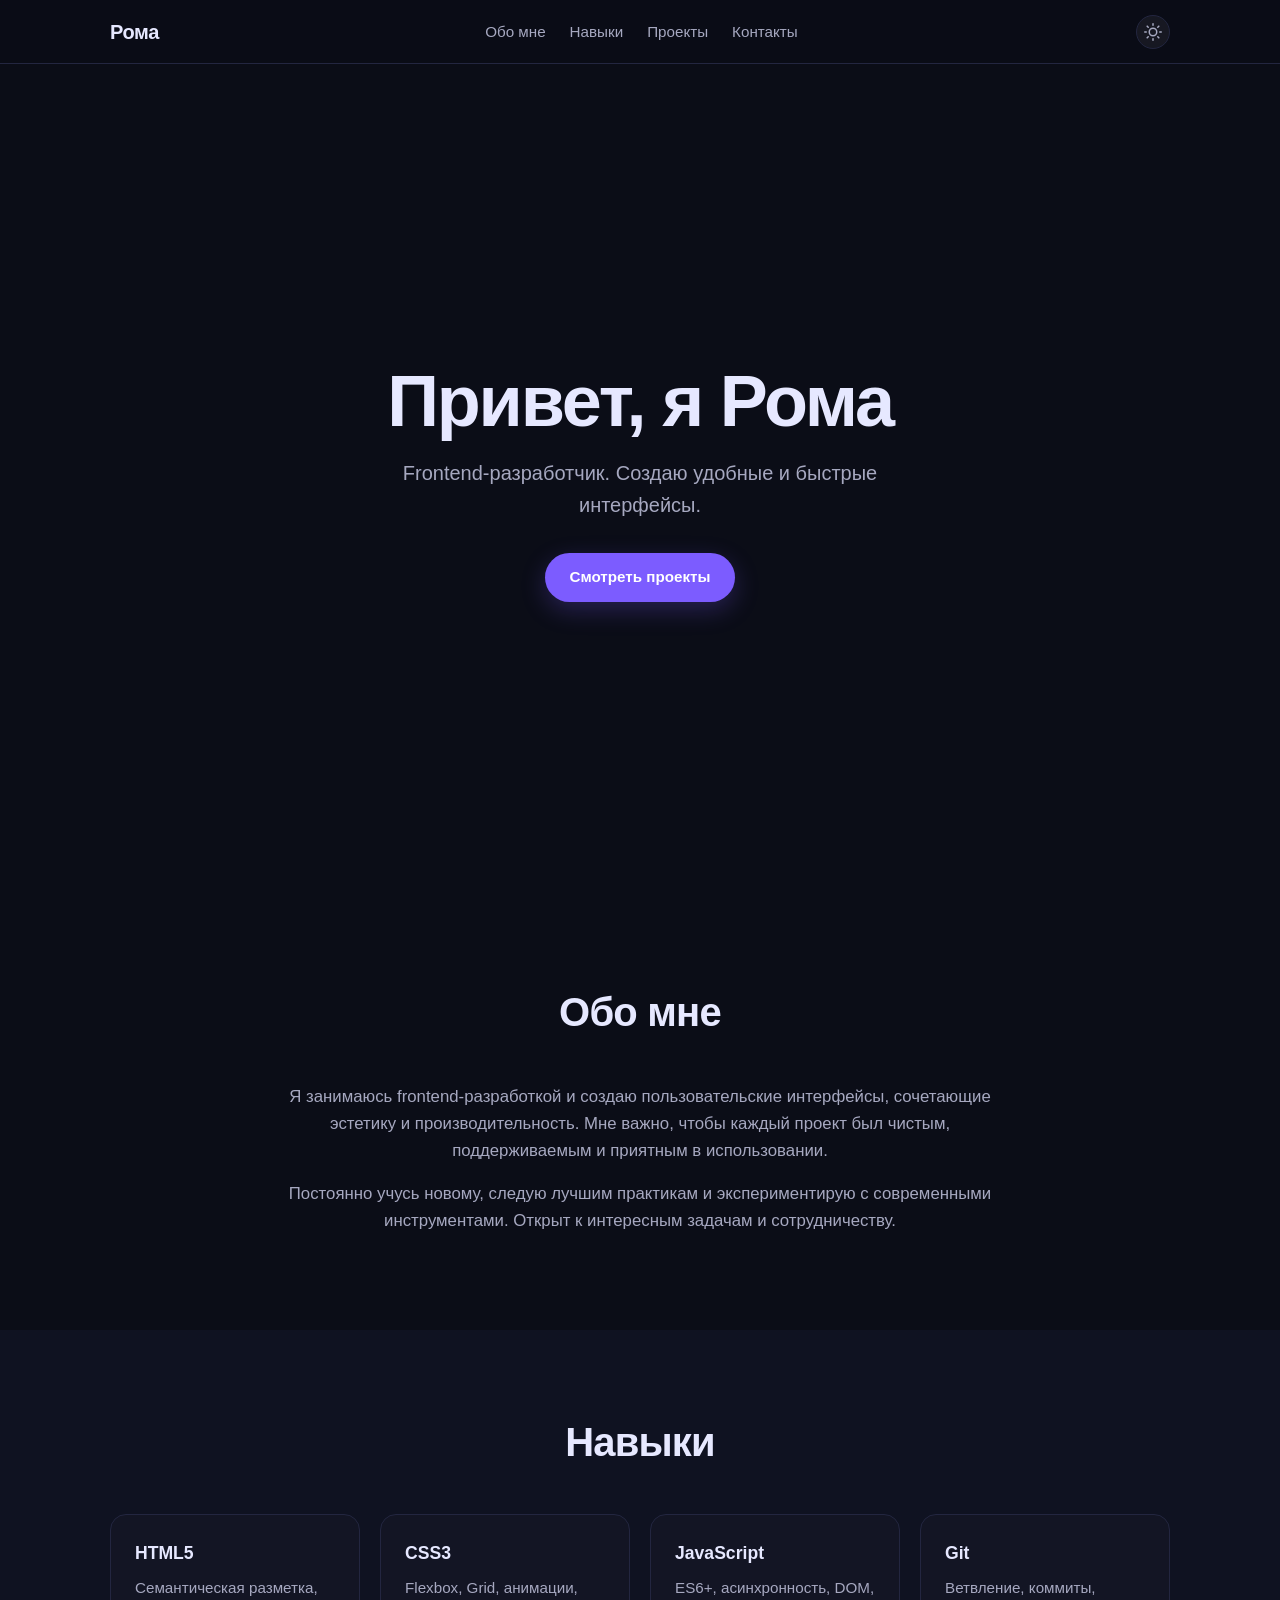
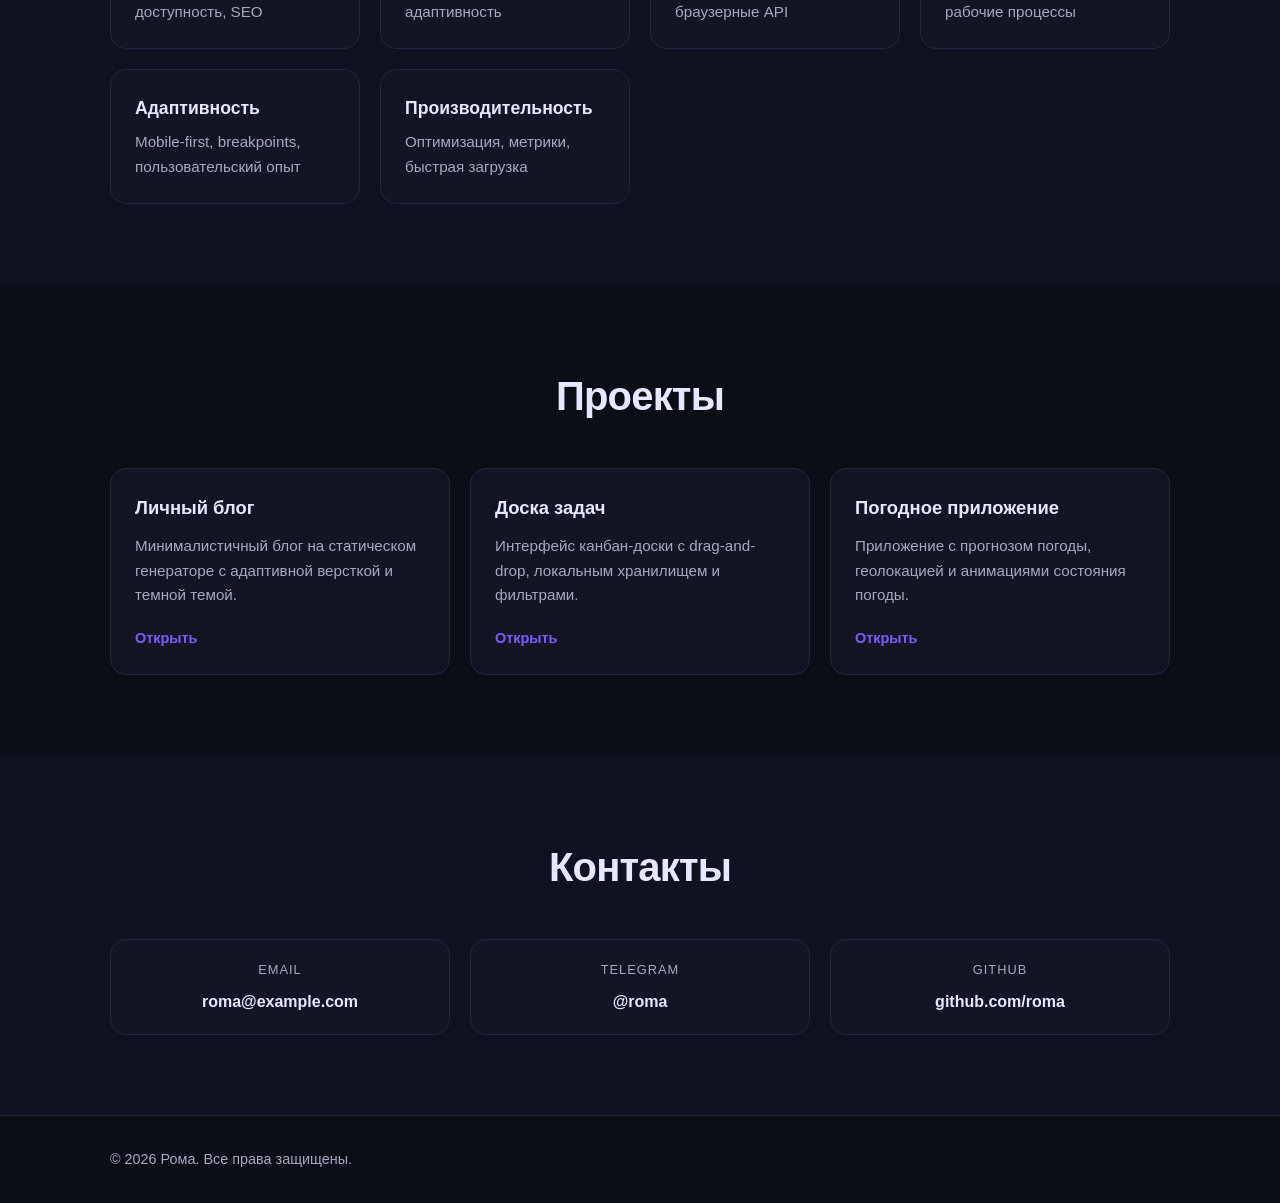
==== index.html @ fe53f031 "Initial portfolio" ====
﻿<!DOCTYPE html>
<html lang="ru">
<head>
  <meta charset="UTF-8" />
  <meta name="viewport" content="width=device-width, initial-scale=1.0" />
  <title>Рома — Портфолио</title>
  <script>
    (function() {
      var theme = localStorage.getItem('theme');
      if (theme) {
        document.documentElement.setAttribute('data-theme', theme);
      }
    })();
  </script>
  <link rel="stylesheet" href="styles.css" />
</head>
<body>
  <header class="header" id="header">
    <div class="container header__inner">
      <a href="#hero" class="logo">Рома</a>
      <nav class="nav" id="nav">
        <ul class="nav__list">
          <li><a href="#about" class="nav__link">Обо мне</a></li>
          <li><a href="#skills" class="nav__link">Навыки</a></li>
          <li><a href="#projects" class="nav__link">Проекты</a></li>
          <li><a href="#contacts" class="nav__link">Контакты</a></li>
        </ul>
      </nav>
      <button class="nav__toggle" id="navToggle" aria-label="Открыть меню">
        <span></span>
        <span></span>
        <span></span>
      </button>
      <button class="theme-toggle" id="themeToggle" aria-label="Переключить тему">
        <svg class="theme-toggle__sun" viewBox="0 0 24 24">
          <circle cx="12" cy="12" r="5"></circle>
          <line x1="12" y1="1" x2="12" y2="3"></line>
          <line x1="12" y1="21" x2="12" y2="23"></line>
          <line x1="4.22" y1="4.22" x2="5.64" y2="5.64"></line>
          <line x1="18.36" y1="18.36" x2="19.78" y2="19.78"></line>
          <line x1="1" y1="12" x2="3" y2="12"></line>
          <line x1="21" y1="12" x2="23" y2="12"></line>
          <line x1="4.22" y1="19.78" x2="5.64" y2="18.36"></line>
          <line x1="18.36" y1="5.64" x2="19.78" y2="4.22"></line>
        </svg>
        <svg class="theme-toggle__moon" viewBox="0 0 24 24">
          <path d="M21 12.79A9 9 0 1 1 11.21 3 7 7 0 0 0 21 12.79z"></path>
        </svg>
      </button>
    </div>
  </header>

  <main>
    <section class="hero" id="hero">
      <div class="container">
        <h1 class="hero__title">Привет, я Рома</h1>
        <p class="hero__subtitle">Frontend-разработчик. Создаю удобные и быстрые интерфейсы.</p>
        <a href="#projects" class="btn btn--primary">Смотреть проекты</a>
      </div>
    </section>

    <section class="section" id="about">
      <div class="container">
        <h2 class="section__title">Обо мне</h2>
        <div class="about">
          <p class="about__text">
            Я занимаюсь frontend-разработкой и создаю пользовательские интерфейсы,
            сочетающие эстетику и производительность. Мне важно, чтобы каждый
            проект был чистым, поддерживаемым и приятным в использовании.
          </p>
          <p class="about__text">
            Постоянно учусь новому, следую лучшим практикам и экспериментирую с современными
            инструментами. Открыт к интересным задачам и сотрудничеству.
          </p>
        </div>
      </div>
    </section>

    <section class="section section--alt" id="skills">
      <div class="container">
        <h2 class="section__title">Навыки</h2>
        <div class="skills">
          <article class="skill-card">
            <h3 class="skill-card__title">HTML5</h3>
            <p class="skill-card__desc">Семантическая разметка, доступность, SEO</p>
          </article>
          <article class="skill-card">
            <h3 class="skill-card__title">CSS3</h3>
            <p class="skill-card__desc">Flexbox, Grid, анимации, адаптивность</p>
          </article>
          <article class="skill-card">
            <h3 class="skill-card__title">JavaScript</h3>
            <p class="skill-card__desc">ES6+, асинхронность, DOM, браузерные API</p>
          </article>
          <article class="skill-card">
            <h3 class="skill-card__title">Git</h3>
            <p class="skill-card__desc">Ветвление, коммиты, рабочие процессы</p>
          </article>
          <article class="skill-card">
            <h3 class="skill-card__title">Адаптивность</h3>
            <p class="skill-card__desc">Mobile-first, breakpoints, пользовательский опыт</p>
          </article>
          <article class="skill-card">
            <h3 class="skill-card__title">Производительность</h3>
            <p class="skill-card__desc">Оптимизация, метрики, быстрая загрузка</p>
          </article>
        </div>
      </div>
    </section>

    <section class="section" id="projects">
      <div class="container">
        <h2 class="section__title">Проекты</h2>
        <div class="projects">
          <article class="project-card">
            <div class="project-card__body">
              <h3 class="project-card__title">Личный блог</h3>
              <p class="project-card__desc">Минималистичный блог на статическом генераторе с адаптивной версткой и темной темой.</p>
            </div>
            <a href="blog.html" class="project-card__link">Открыть</a>
          </article>
          <article class="project-card">
            <div class="project-card__body">
              <h3 class="project-card__title">Доска задач</h3>
              <p class="project-card__desc">Интерфейс канбан-доски с drag-and-drop, локальным хранилищем и фильтрами.</p>
            </div>
            <a href="kanban.html" class="project-card__link">Открыть</a>
          </article>
          <article class="project-card">
            <div class="project-card__body">
              <h3 class="project-card__title">Погодное приложение</h3>
              <p class="project-card__desc">Приложение с прогнозом погоды, геолокацией и анимациями состояния погоды.</p>
            </div>
            <a href="weather.html" class="project-card__link">Открыть</a>
          </article>
        </div>
      </div>
    </section>

    <section class="section section--alt" id="contacts">
      <div class="container">
        <h2 class="section__title">Контакты</h2>
        <div class="contacts">
          <div class="contact">
            <span class="contact__label">Email</span>
            <a href="mailto:roma@example.com" class="contact__value">roma@example.com</a>
          </div>
          <div class="contact">
            <span class="contact__label">Telegram</span>
            <a href="https://t.me/roma" target="_blank" rel="noopener" class="contact__value">@roma</a>
          </div>
          <div class="contact">
            <span class="contact__label">GitHub</span>
            <a href="https://github.com/roma" target="_blank" rel="noopener" class="contact__value">github.com/roma</a>
          </div>
        </div>
      </div>
    </section>
  </main>

  <footer class="footer">
    <div class="container footer__inner">
      <p class="footer__copy">&copy; 2026 Рома. Все права защищены.</p>
    </div>
  </footer>

  <script src="script.js"></script>
  <script src="theme.js"></script>
</body>
</html>
---- styles.css ----
﻿:root {
  --bg-body: #0b0d17;
  --bg-card: #131524;
  --bg-card-hover: #1a1d33;
  --text-primary: #e6e8ff;
  --text-secondary: #a6a8c0;
  --accent: #7c5cff;
  --accent-hover: #947dff;
  --border: #232640;
  --shadow: 0 10px 30px rgba(0, 0, 0, 0.35);
  --radius: 16px;
  --max-width: 1100px;
  --header-height: 64px;
  --header-bg: rgba(11, 13, 23, 0.8);
  --header-bg-scrolled: rgba(11, 13, 23, 0.95);
  --section-alt-bg: #0f1221;
  --kanban-card-bg: #1a1d33;
  --modal-bg: #131524;
  --input-bg: #0b0d17;
  --kanban-column-bg: #131524;
  --kanban-empty-bg: rgba(19, 21, 36, 0.6);
}

* {
  margin: 0;
  padding: 0;
  box-sizing: border-box;
}

html {
  scroll-behavior: smooth;
}

body {
  font-family: -apple-system, BlinkMacSystemFont, 'Segoe UI', Roboto, Oxygen, Ubuntu, Cantarell, sans-serif;
  background: var(--bg-body);
  color: var(--text-primary);
  line-height: 1.6;
  -webkit-font-smoothing: antialiased;
}

.container {
  width: 100%;
  max-width: var(--max-width);
  margin: 0 auto;
  padding: 0 1.25rem;
}

img {
  max-width: 100%;
  display: block;
}

a {
  color: inherit;
  text-decoration: none;
}

ul {
  list-style: none;
}

.header {
  position: fixed;
  top: 0;
  left: 0;
  right: 0;
  height: var(--header-height);
  background: var(--header-bg);
  backdrop-filter: blur(12px);
  border-bottom: 1px solid var(--border);
  z-index: 100;
}

.header__inner {
  display: flex;
  align-items: center;
  justify-content: space-between;
  height: 100%;
}

.logo {
  font-weight: 700;
  font-size: 1.25rem;
  letter-spacing: -0.02em;
}

.nav__list {
  display: flex;
  gap: 1.5rem;
}

.nav__link {
  font-size: 0.95rem;
  color: var(--text-secondary);
  transition: color 0.2s ease;
}

.nav__link:hover {
  color: var(--text-primary);
}

.nav__toggle {
  display: none;
  flex-direction: column;
  gap: 5px;
  background: transparent;
  border: none;
  cursor: pointer;
  padding: 4px;
}

.nav__toggle span {
  display: block;
  width: 22px;
  height: 2px;
  background: var(--text-primary);
  border-radius: 2px;
  transition: transform 0.2s ease, opacity 0.2s ease;
}

.theme-toggle {
  background: rgba(255, 255, 255, 0.05);
  border: 1px solid var(--border);
  cursor: pointer;
  padding: 7px;
  display: inline-flex;
  align-items: center;
  justify-content: center;
  color: var(--text-secondary);
  border-radius: 50%;
  transition: color 0.2s ease, background 0.2s ease, border-color 0.2s ease;
  margin-left: 0.75rem;
}

.theme-toggle:hover {
  color: var(--text-primary);
  background: rgba(255, 255, 255, 0.1);
  border-color: var(--text-secondary);
}

[data-theme="light"] .theme-toggle:hover {
  color: var(--text-primary);
  background: rgba(0, 0, 0, 0.05);
  border-color: var(--text-secondary);
}

.theme-toggle svg {
  width: 18px;
  height: 18px;
  fill: none;
  stroke: currentColor;
  stroke-width: 2;
  stroke-linecap: round;
  stroke-linejoin: round;
}

.theme-toggle__sun {
  display: block;
}

.theme-toggle__moon {
  display: none;
}

[data-theme="light"] .theme-toggle__sun {
  display: none;
}

[data-theme="light"] .theme-toggle__moon {
  display: block;
}

.hero {
  min-height: 100vh;
  display: flex;
  align-items: center;
  justify-content: center;
  text-align: center;
  padding-top: var(--header-height);
}

.hero__title {
  font-size: clamp(2.5rem, 6vw, 4.5rem);
  font-weight: 800;
  letter-spacing: -0.03em;
  line-height: 1.1;
  margin-bottom: 1rem;
}

.hero__subtitle {
  font-size: clamp(1rem, 2.5vw, 1.25rem);
  color: var(--text-secondary);
  max-width: 560px;
  margin: 0 auto 2rem;
  font-weight: 400;
}

.btn {
  display: inline-flex;
  align-items: center;
  justify-content: center;
  padding: 0.75rem 1.5rem;
  border-radius: 999px;
  font-weight: 600;
  font-size: 0.95rem;
  transition: transform 0.2s ease, box-shadow 0.2s ease, background 0.2s ease;
  border: none;
  cursor: pointer;
}

.btn--primary {
  background: var(--accent);
  color: #fff;
  box-shadow: 0 8px 24px rgba(124, 92, 255, 0.25);
}

.btn--primary:hover {
  background: var(--accent-hover);
  transform: translateY(-1px);
  box-shadow: 0 12px 28px rgba(124, 92, 255, 0.35);
}

.section {
  padding: 5rem 0;
}

.section--alt {
  background: var(--section-alt-bg);
}

.section__title {
  font-size: clamp(1.75rem, 4vw, 2.5rem);
  font-weight: 700;
  letter-spacing: -0.02em;
  margin-bottom: 2.5rem;
  text-align: center;
}

.about {
  max-width: 720px;
  margin: 0 auto;
  text-align: center;
}

.about__text {
  color: var(--text-secondary);
  font-size: 1.05rem;
  margin-bottom: 1rem;
}

.skills {
  display: grid;
  grid-template-columns: repeat(auto-fit, minmax(240px, 1fr));
  gap: 1.25rem;
}

.skill-card {
  background: var(--bg-card);
  border: 1px solid var(--border);
  border-radius: var(--radius);
  padding: 1.5rem;
  transition: transform 0.2s ease, background 0.2s ease, box-shadow 0.2s ease;
}

.skill-card:hover {
  transform: translateY(-4px);
  background: var(--bg-card-hover);
  box-shadow: var(--shadow);
}

.skill-card__title {
  font-size: 1.1rem;
  font-weight: 700;
  margin-bottom: 0.5rem;
}

.skill-card__desc {
  font-size: 0.95rem;
  color: var(--text-secondary);
}

.projects {
  display: grid;
  grid-template-columns: repeat(auto-fit, minmax(280px, 1fr));
  gap: 1.25rem;
}

.project-card {
  background: var(--bg-card);
  border: 1px solid var(--border);
  border-radius: var(--radius);
  padding: 1.5rem;
  display: flex;
  flex-direction: column;
  justify-content: space-between;
  transition: transform 0.2s ease, background 0.2s ease, box-shadow 0.2s ease;
}

.project-card:hover {
  transform: translateY(-4px);
  background: var(--bg-card-hover);
  box-shadow: var(--shadow);
}

.project-card__title {
  font-size: 1.15rem;
  font-weight: 700;
  margin-bottom: 0.75rem;
}

.project-card__desc {
  color: var(--text-secondary);
  font-size: 0.95rem;
  margin-bottom: 1.25rem;
}

.project-card__link {
  align-self: flex-start;
  font-weight: 600;
  font-size: 0.9rem;
  color: var(--accent);
  transition: color 0.2s ease;
}

.project-card__link:hover {
  color: var(--accent-hover);
}

.contacts {
  display: grid;
  grid-template-columns: repeat(auto-fit, minmax(220px, 1fr));
  gap: 1.25rem;
}

.contact {
  background: var(--bg-card);
  border: 1px solid var(--border);
  border-radius: var(--radius);
  padding: 1.25rem;
  text-align: center;
  transition: transform 0.2s ease, background 0.2s ease, box-shadow 0.2s ease;
}

.contact:hover {
  transform: translateY(-3px);
  background: var(--bg-card-hover);
  box-shadow: var(--shadow);
}

.contact__label {
  display: block;
  font-size: 0.8rem;
  text-transform: uppercase;
  letter-spacing: 0.08em;
  color: var(--text-secondary);
  margin-bottom: 0.5rem;
}

.contact__value {
  font-weight: 600;
  font-size: 1rem;
  word-break: break-word;
}

.footer {
  border-top: 1px solid var(--border);
  padding: 2rem 0;
}

.footer__inner {
  display: flex;
  align-items: center;
  justify-content: space-between;
}

.footer__copy {
  color: var(--text-secondary);
  font-size: 0.9rem;
}

.reveal {
  opacity: 0;
  transform: translateY(24px);
  transition: opacity 0.6s ease, transform 0.6s ease;
}

.reveal.is-visible {
  opacity: 1;
  transform: translateY(0);
}

.project-page {
  max-width: 720px;
  margin: 0 auto;
  text-align: center;
}

.project-page__desc {
  color: var(--text-secondary);
  font-size: 1.05rem;
  margin-bottom: 1.5rem;
}

.project-page__features {
  display: inline-block;
  text-align: left;
  color: var(--text-secondary);
  font-size: 1rem;
  line-height: 1.8;
  margin-bottom: 2rem;
  padding-left: 1.25rem;
}

.project-page__features li {
  list-style: disc;
}

.kanban-toolbar {
  display: flex;
  gap: 1rem;
  margin-bottom: 1.5rem;
  flex-wrap: wrap;
}

.kanban-search {
  flex: 1 1 240px;
  background: var(--bg-card);
  border: 1px solid var(--border);
  border-radius: var(--radius);
  padding: 0.75rem 1rem;
  color: var(--text-primary);
  font-size: 0.95rem;
  outline: none;
  transition: border-color 0.2s ease, box-shadow 0.2s ease;
}

.kanban-search:focus {
  border-color: var(--accent);
  box-shadow: 0 0 0 3px rgba(124, 92, 255, 0.15);
}

.kanban-filter {
  background: var(--bg-card);
  border: 1px solid var(--border);
  border-radius: var(--radius);
  padding: 0.75rem 1rem;
  color: var(--text-primary);
  font-size: 0.95rem;
  outline: none;
  cursor: pointer;
  transition: border-color 0.2s ease;
}

.kanban-filter:focus {
  border-color: var(--accent);
}

.kanban-board {
  display: grid;
  grid-template-columns: repeat(3, 1fr);
  gap: 1.25rem;
}

.kanban-column {
  position: relative;
  background: var(--kanban-column-bg);
  border: 1px solid var(--border);
  border-radius: var(--radius);
  padding: 1rem;
  display: flex;
  flex-direction: column;
  min-height: 300px;
  transition: background 0.2s ease, border-color 0.2s ease;
}

.kanban-column--drag-over {
  background: var(--bg-card-hover);
  border-color: var(--accent);
}

.kanban-column__header {
  display: flex;
  align-items: center;
  justify-content: space-between;
  margin-bottom: 1rem;
}

.kanban-column__title {
  font-size: 1rem;
  font-weight: 700;
  letter-spacing: -0.01em;
}

.kanban-column__count {
  background: var(--border);
  color: var(--text-secondary);
  font-size: 0.75rem;
  font-weight: 700;
  padding: 0.15rem 0.6rem;
  border-radius: 999px;
}

.kanban-column__body {
  flex: 1;
  display: flex;
  flex-direction: column;
  gap: 0.75rem;
}

.kanban-card {
  background: var(--kanban-card-bg);
  border: 1px solid var(--border);
  border-radius: 12px;
  padding: 1rem;
  cursor: grab;
  transition: transform 0.2s ease, box-shadow 0.2s ease, opacity 0.2s ease;
}

.kanban-card:hover {
  transform: translateY(-2px);
  box-shadow: var(--shadow);
}

.kanban-card:active {
  cursor: grabbing;
}

.kanban-card--dragging {
  opacity: 0.4;
  transform: scale(0.98);
}

.kanban-card__title {
  font-weight: 700;
  font-size: 0.95rem;
  margin-bottom: 0.5rem;
  line-height: 1.3;
}

.kanban-card__desc {
  color: var(--text-secondary);
  font-size: 0.85rem;
  line-height: 1.5;
  margin-bottom: 0.75rem;
  display: -webkit-box;
  -webkit-line-clamp: 3;
  -webkit-box-orient: vertical;
  overflow: hidden;
}

.kanban-card__footer {
  display: flex;
  align-items: center;
  justify-content: space-between;
  gap: 0.5rem;
}

.kanban-card__date {
  font-size: 0.75rem;
  color: var(--text-secondary);
}

.kanban-card__actions {
  display: flex;
  gap: 0.5rem;
}

.kanban-card__action {
  background: transparent;
  border: none;
  color: var(--text-secondary);
  cursor: pointer;
  font-size: 0.8rem;
  padding: 0.2rem 0.4rem;
  border-radius: 6px;
  transition: color 0.2s ease, background 0.2s ease;
}

.kanban-card__action:hover {
  color: var(--text-primary);
  background: rgba(255, 255, 255, 0.05);
}

.kanban-empty {
  display: none;
  position: absolute;
  top: 50%;
  left: 50%;
  transform: translate(-50%, -50%);
  width: calc(100% - 2rem);
  text-align: center;
  padding: 1.5rem;
}

.kanban-empty.is-visible {
  display: block;
}

.kanban-empty__text {
  color: var(--text-secondary);
  font-size: 0.95rem;
}

.kanban-no-results {
  text-align: center;
  padding: 3rem 1rem;
}

.kanban-no-results__text {
  color: var(--text-secondary);
  font-size: 1.05rem;
}

.modal {
  position: fixed;
  inset: 0;
  z-index: 200;
  display: flex;
  align-items: center;
  justify-content: center;
  padding: 1rem;
  opacity: 0;
  pointer-events: none;
  transition: opacity 0.2s ease;
}

.modal.is-open {
  opacity: 1;
  pointer-events: auto;
}

.modal__overlay {
  position: absolute;
  inset: 0;
  background: rgba(0, 0, 0, 0.6);
  backdrop-filter: blur(4px);
}

.modal__dialog {
  position: relative;
  background: var(--bg-card);
  border: 1px solid var(--border);
  border-radius: var(--radius);
  width: 100%;
  max-width: 480px;
  padding: 1.5rem;
  box-shadow: var(--shadow);
  transform: translateY(20px);
  transition: transform 0.2s ease;
}

.modal.is-open .modal__dialog {
  transform: translateY(0);
}

.modal__header {
  display: flex;
  align-items: center;
  justify-content: space-between;
  margin-bottom: 1.25rem;
}

.modal__title {
  font-size: 1.25rem;
  font-weight: 700;
}

.modal__close {
  background: transparent;
  border: none;
  color: var(--text-secondary);
  font-size: 1.5rem;
  line-height: 1;
  cursor: pointer;
  padding: 0.2rem;
  border-radius: 6px;
  transition: color 0.2s ease, background 0.2s ease;
}

.modal__close:hover {
  color: var(--text-primary);
  background: rgba(255, 255, 255, 0.05);
}

.modal__form {
  display: flex;
  flex-direction: column;
  gap: 1rem;
}

.form-group {
  display: flex;
  flex-direction: column;
  gap: 0.4rem;
}

.form-label {
  font-size: 0.85rem;
  font-weight: 600;
  color: var(--text-secondary);
}

.form-input {
  background: var(--bg-body);
  border: 1px solid var(--border);
  border-radius: 10px;
  padding: 0.75rem 1rem;
  color: var(--text-primary);
  font-size: 0.95rem;
  outline: none;
  transition: border-color 0.2s ease, box-shadow 0.2s ease;
}

.form-input:focus {
  border-color: var(--accent);
  box-shadow: 0 0 0 3px rgba(124, 92, 255, 0.15);
}

.form-input--textarea {
  resize: vertical;
  min-height: 100px;
}

.modal__actions {
  display: flex;
  gap: 0.75rem;
  justify-content: flex-end;
  margin-top: 0.5rem;
}

.btn--ghost {
  background: transparent;
  border: 1px solid var(--border);
  color: var(--text-primary);
}

.btn--ghost:hover {
  background: var(--bg-card-hover);
}

.btn--danger {
  background: transparent;
  border: 1px solid #ff4d4d;
  color: #ff4d4d;
}

.btn--danger:hover {
  background: rgba(255, 77, 77, 0.1);
}

@media (max-width: 768px) {
  .nav__toggle {
    display: flex;
  }

  .nav {
    position: fixed;
    inset: var(--header-height) 0 auto 0;
    background: var(--header-bg-scrolled);
    backdrop-filter: blur(12px);
    border-bottom: 1px solid var(--border);
    padding: 1rem;
    transform: translateY(-120%);
    opacity: 0;
    pointer-events: none;
    transition: transform 0.3s ease, opacity 0.3s ease;
  }

  .nav--open {
    transform: translateY(0);
    opacity: 1;
    pointer-events: auto;
  }

  .nav__list {
    flex-direction: column;
    gap: 1rem;
  }

  .nav__link {
    font-size: 1.1rem;
  }

  .section {
    padding: 3.5rem 0;
  }

  .footer__inner {
    flex-direction: column;
    gap: 0.75rem;
    text-align: center;
  }

  .theme-toggle {
  background: rgba(255, 255, 255, 0.05);
  border: 1px solid var(--border);
  cursor: pointer;
  padding: 7px;
  display: inline-flex;
  align-items: center;
  justify-content: center;
  color: var(--text-secondary);
  border-radius: 50%;
  transition: color 0.2s ease, background 0.2s ease, border-color 0.2s ease;
  margin-left: 0.75rem;
}

  .header__inner {
    flex-wrap: wrap;
    height: auto;
    min-height: var(--header-height);
    padding: 0.5rem 0;
  }

  .header {
    height: auto;
  }

  .kanban-board {
    grid-template-columns: 1fr;
  }

  .kanban-column {
    min-height: auto;
  }

  .kanban-toolbar {
    flex-direction: column;
  }

  .kanban-search,
  .kanban-filter,
  .kanban-add {
    width: 100%;
  }
}

[data-theme="light"] {
  --bg-body: #ffffff;
  --bg-card: #ffffff;
  --bg-card-hover: #f9fafb;
  --text-primary: #111827;
  --text-secondary: #4b5563;
  --accent: #dc2626;
  --accent-hover: #ef4444;
  --border: #e5e7eb;
  --shadow: 0 4px 20px rgba(0, 0, 0, 0.08);
  --header-bg: rgba(255, 255, 255, 0.85);
  --header-bg-scrolled: rgba(255, 255, 255, 0.95);
  --section-alt-bg: #f9fafb;
  --kanban-card-bg: #ffffff;
  --modal-bg: #ffffff;
  --input-bg: #ffffff;
  --kanban-column-bg: #f3f4f6;
  --kanban-empty-bg: rgba(243, 244, 246, 0.8);
}

[data-theme="light"] .hero {
  background: linear-gradient(180deg, #ffffff 0%, #fef2f2 100%);
}

[data-theme="light"] .modal__overlay {
  background: rgba(0, 0, 0, 0.4);
}

[data-theme="light"] .modal__close:hover {
  background: rgba(0, 0, 0, 0.05);
}

[data-theme="light"] .kanban-card__action:hover {
  background: rgba(0, 0, 0, 0.05);
}

[data-theme="light"] .kanban-column--drag-over {
  background: #fef2f2;
  border-color: var(--accent);
}

[data-theme="light"] .theme-toggle:hover {
  color: var(--text-primary);
  background: rgba(0, 0, 0, 0.05);
  border-color: var(--text-secondary);
}
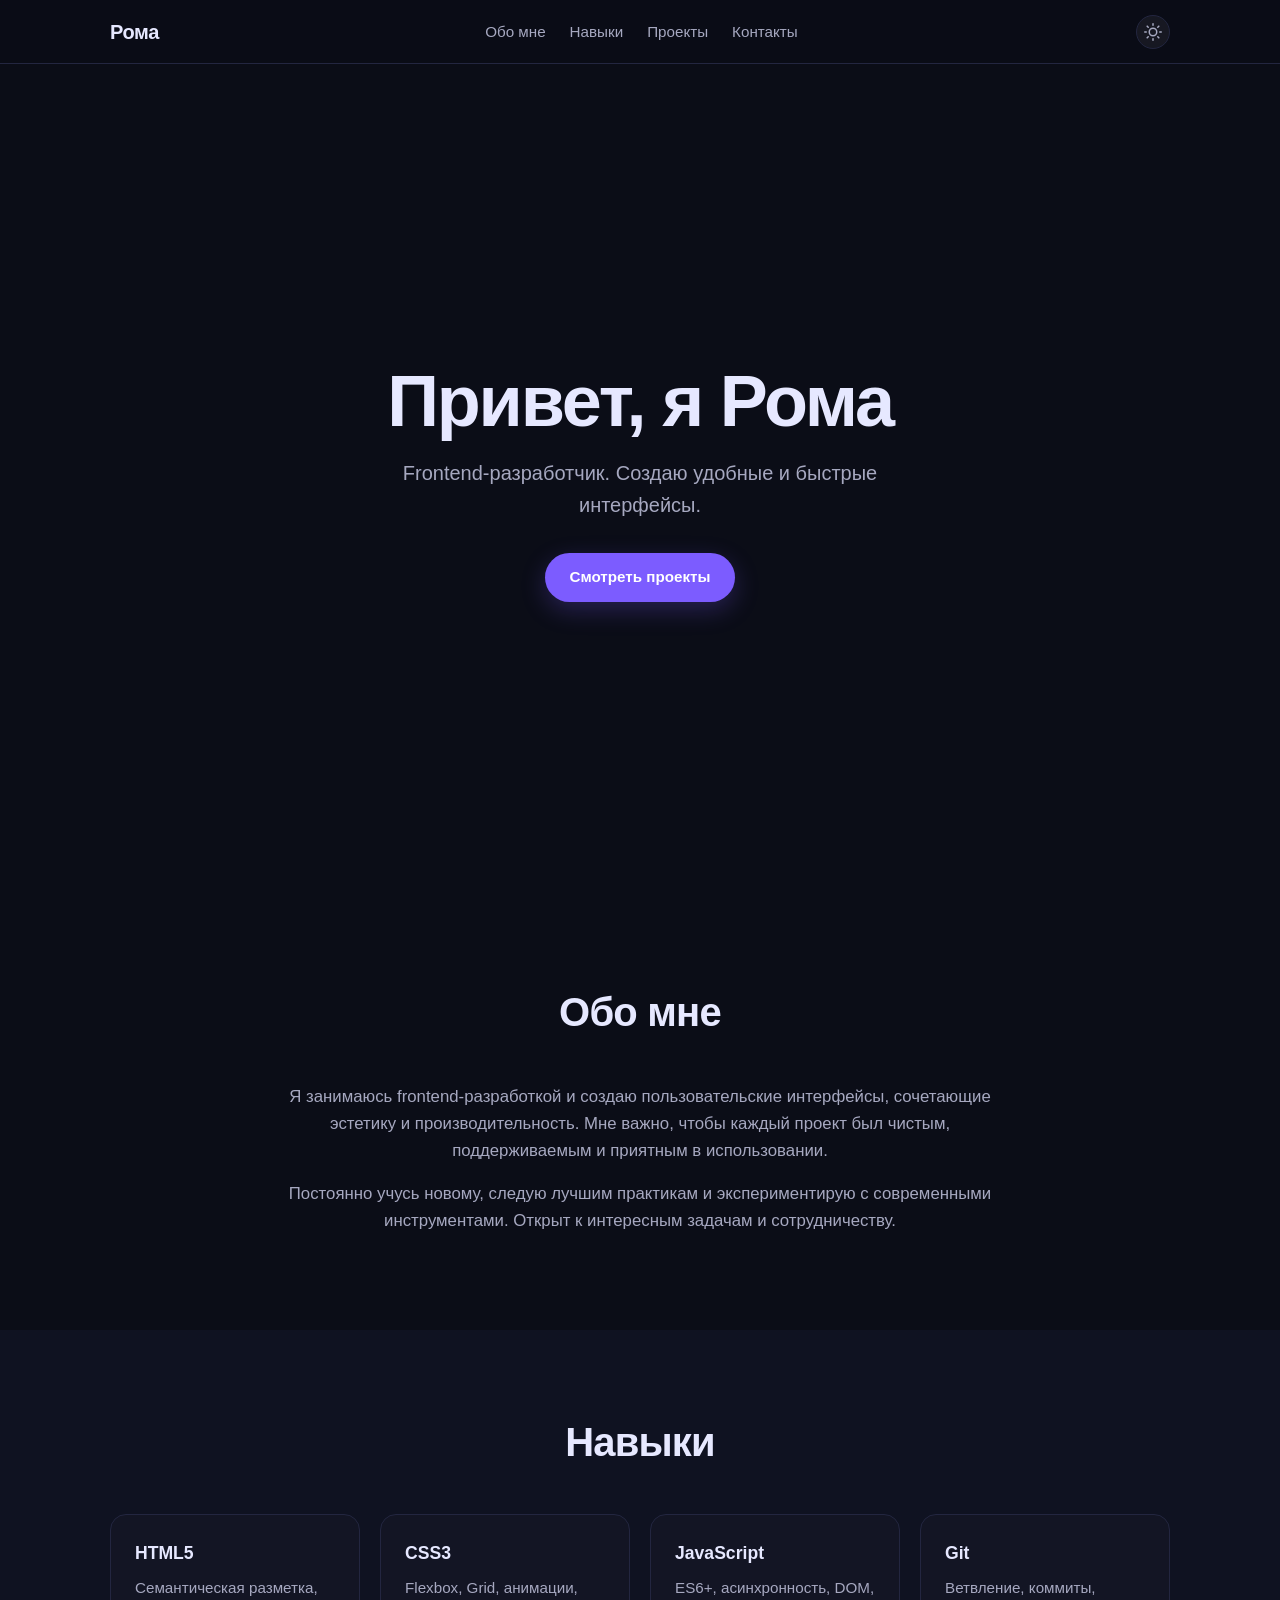
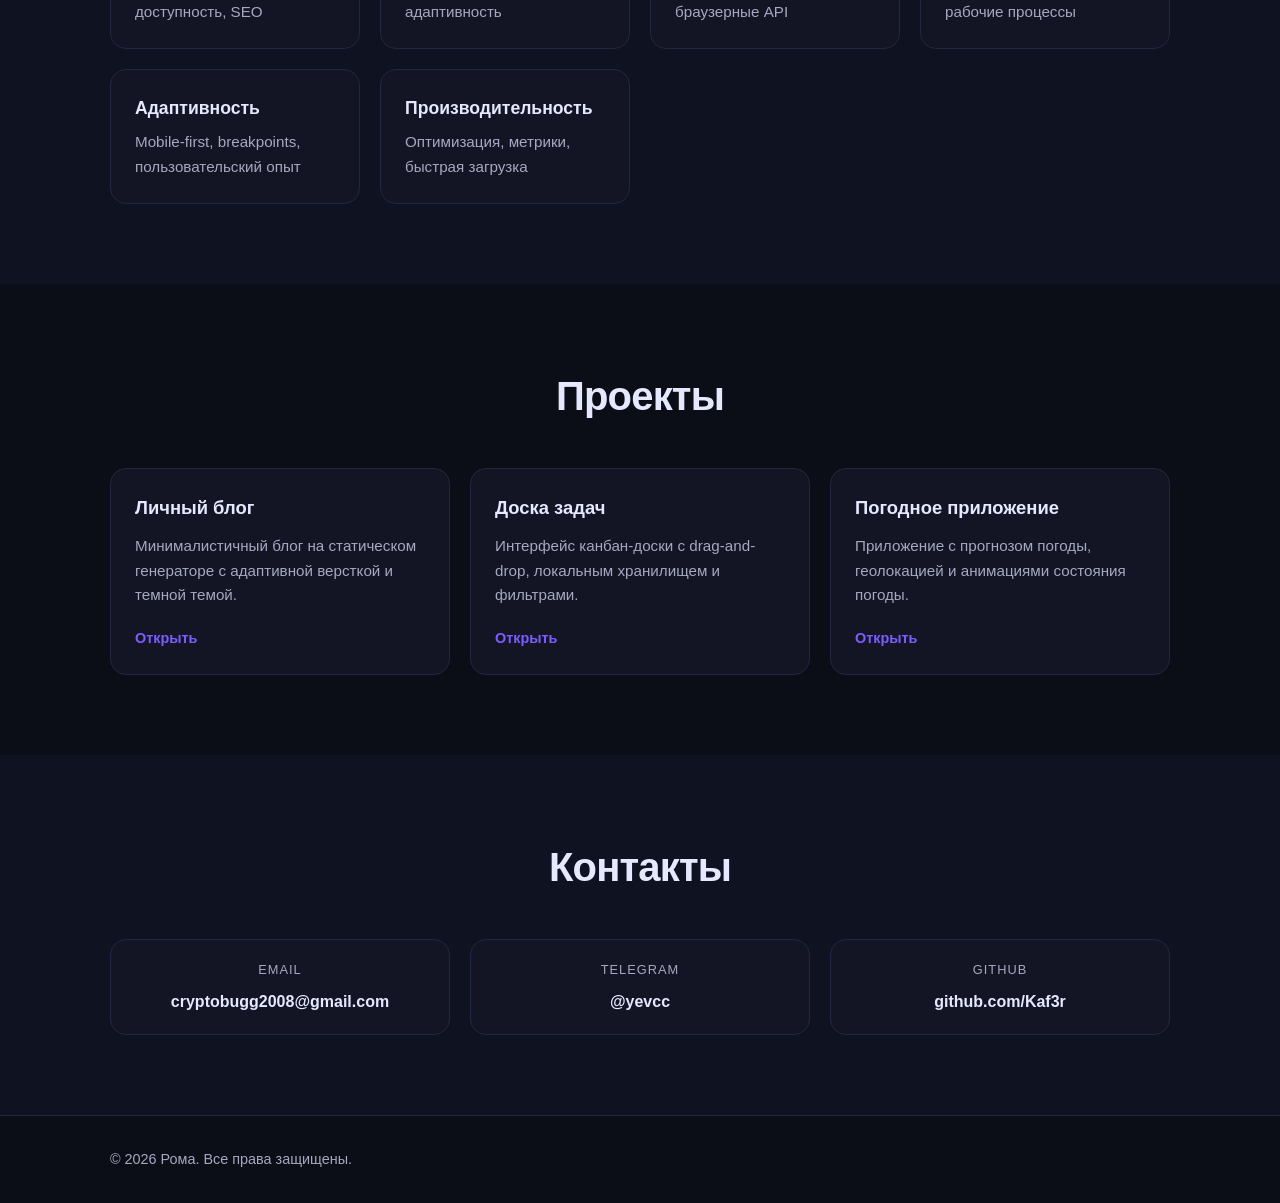
==== commit c7382b58: "Update contacts" ====
--- a/index.html
+++ b/index.html
@@ -3,7 +3,7 @@
 <head>
   <meta charset="UTF-8" />
   <meta name="viewport" content="width=device-width, initial-scale=1.0" />
-  <title>Рома — Портфолио</title>
+  <title>Kaf3r — Портфолио</title>
   <script>
     (function() {
       var theme = localStorage.getItem('theme');
@@ -143,15 +143,15 @@
         <div class="contacts">
           <div class="contact">
             <span class="contact__label">Email</span>
-            <a href="mailto:roma@example.com" class="contact__value">roma@example.com</a>
+            <a href="mailto:roma@example.com" class="contact__value">cryptobugg2008@gmail.com</a>
           </div>
           <div class="contact">
             <span class="contact__label">Telegram</span>
-            <a href="https://t.me/roma" target="_blank" rel="noopener" class="contact__value">@roma</a>
+            <a href="https://t.me/roma" target="_blank" rel="noopener" class="contact__value">@yevcc</a>
           </div>
           <div class="contact">
             <span class="contact__label">GitHub</span>
-            <a href="https://github.com/roma" target="_blank" rel="noopener" class="contact__value">github.com/roma</a>
+            <a href="https://github.com/roma" target="_blank" rel="noopener" class="contact__value">github.com/Kaf3r</a>
           </div>
         </div>
       </div>
